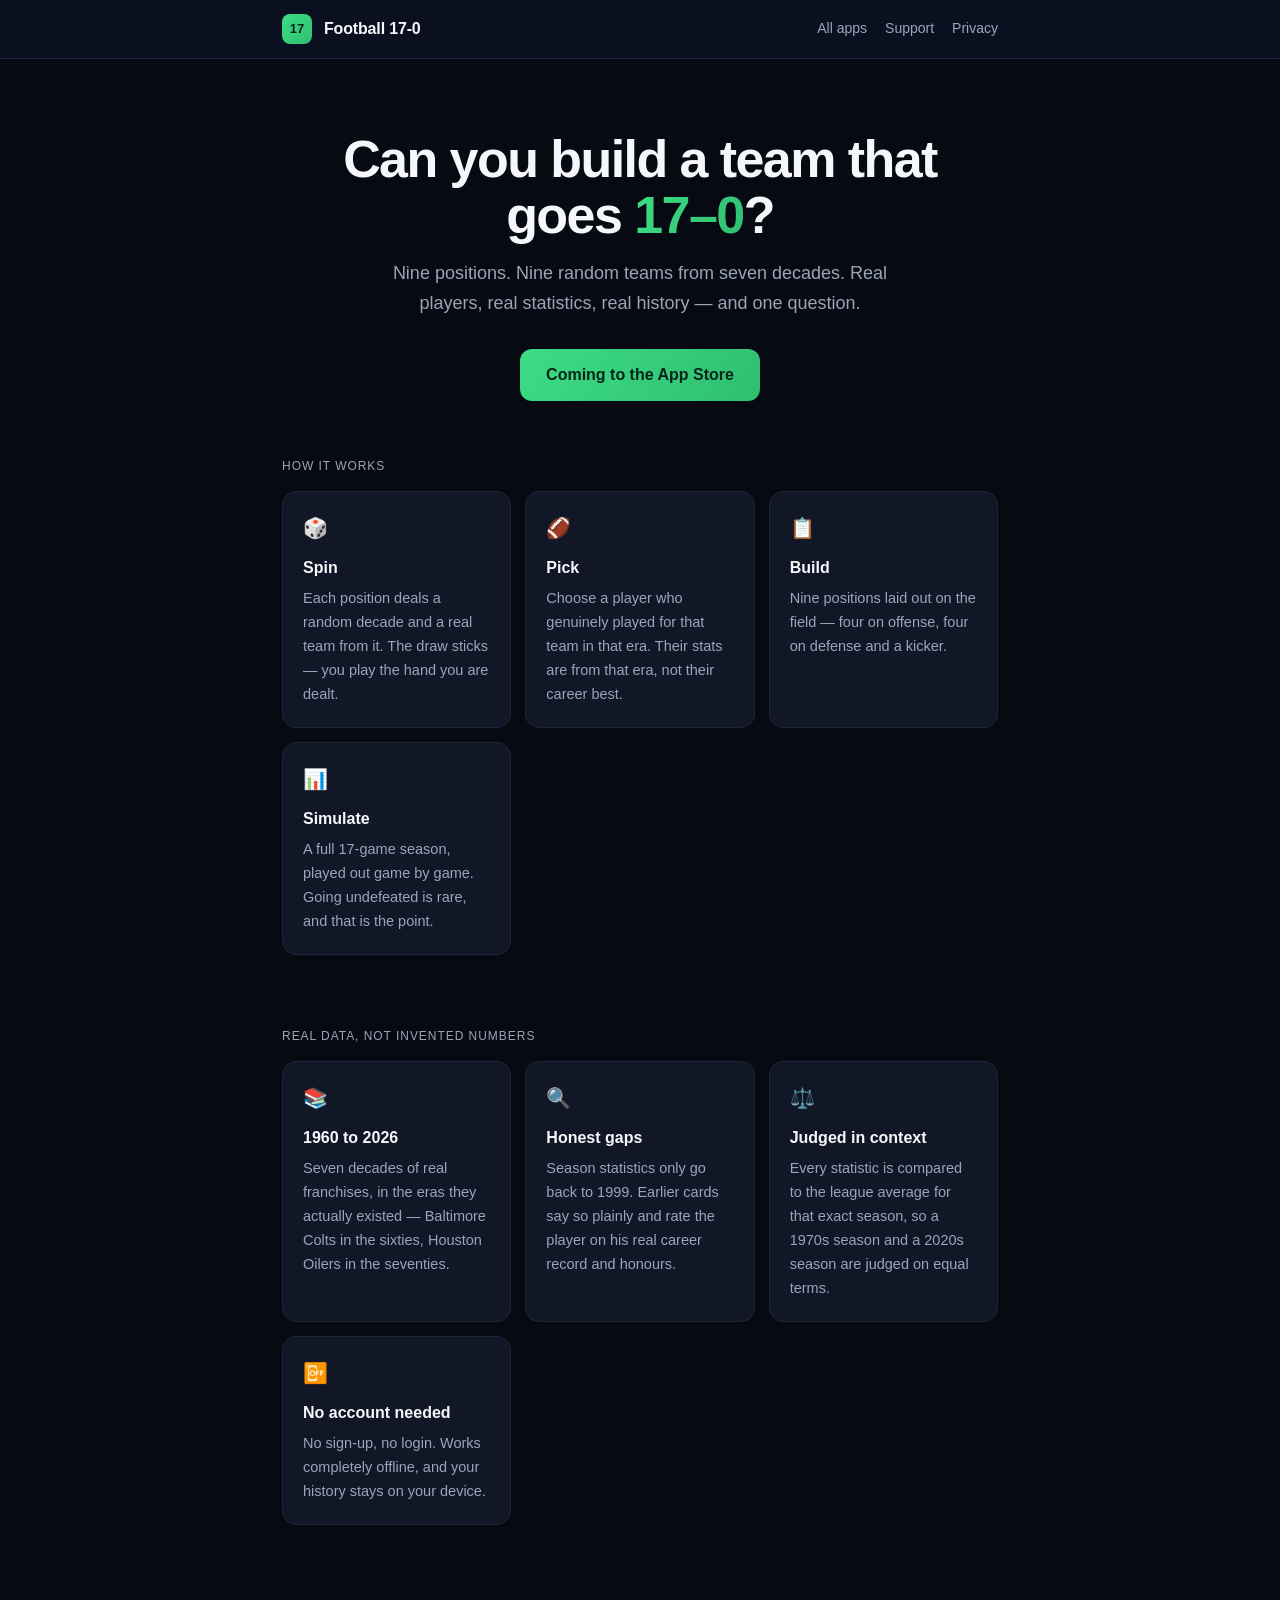
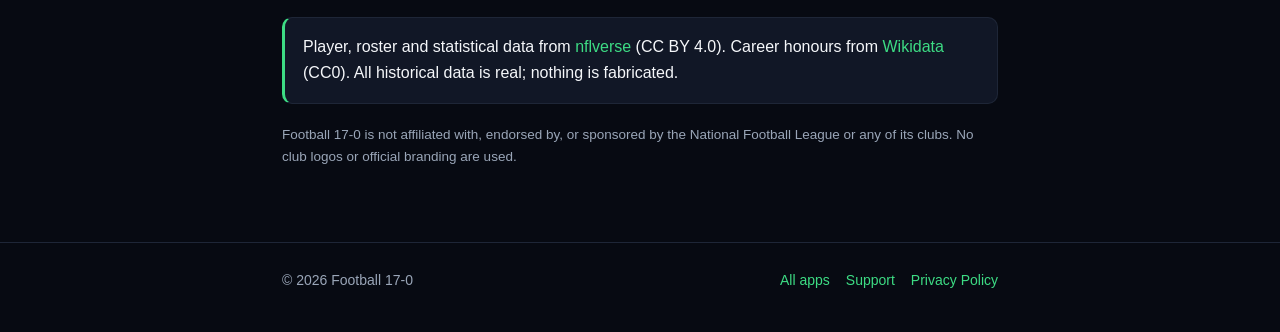
==== football170/index.html @ 05078273 "Restructure into a multi-app site with a QTFY landing page The site was built for one app; a second " ====
<!doctype html>
<html lang="en">
<head>
<meta charset="utf-8">
<meta name="viewport" content="width=device-width, initial-scale=1">
<title>Football 17-0 — Build a perfect roster</title>
<meta name="description" content="Football 17-0 deals you a random decade and a real franchise for every roster position. Pick players who actually played there, then simulate a 17-game season. Real historical data throughout.">
<link rel="stylesheet" href="../style.css">
</head>
<body class="app-football">

<header>
  <div class="wrap">
    <div class="logo">17</div>
    <span class="brand">Football 17-0</span>
    <nav>
      <a href="../index.html">All apps</a>
      <a href="support.html">Support</a>
      <a href="privacy.html">Privacy</a>
    </nav>
  </div>
</header>

<main class="wrap">

  <section class="hero">
    <h1>Can you build a team that goes <span class="grad">17–0</span>?</h1>
    <p>
      Nine positions. Nine random teams from seven decades. Real players, real
      statistics, real history — and one question.
    </p>
    <!-- TODO: replace with the App Store link once the app is live. -->
    <a class="btn" href="#">Coming to the App Store</a>
  </section>

  <p class="section-label">How it works</p>
  <section class="features">
    <div class="card">
      <div class="ico">🎲</div>
      <h3>Spin</h3>
      <p>Each position deals a random decade and a real team from it. The draw
         sticks — you play the hand you are dealt.</p>
    </div>
    <div class="card">
      <div class="ico">🏈</div>
      <h3>Pick</h3>
      <p>Choose a player who genuinely played for that team in that era. Their
         stats are from that era, not their career best.</p>
    </div>
    <div class="card">
      <div class="ico">📋</div>
      <h3>Build</h3>
      <p>Nine positions laid out on the field — four on offense, four on
         defense and a kicker.</p>
    </div>
    <div class="card">
      <div class="ico">📊</div>
      <h3>Simulate</h3>
      <p>A full 17-game season, played out game by game. Going undefeated is
         rare, and that is the point.</p>
    </div>
  </section>

  <p class="section-label">Real data, not invented numbers</p>
  <section class="features">
    <div class="card">
      <div class="ico">📚</div>
      <h3>1960 to 2026</h3>
      <p>Seven decades of real franchises, in the eras they actually existed —
         Baltimore Colts in the sixties, Houston Oilers in the seventies.</p>
    </div>
    <div class="card">
      <div class="ico">🔍</div>
      <h3>Honest gaps</h3>
      <p>Season statistics only go back to 1999. Earlier cards say so plainly
         and rate the player on his real career record and honours.</p>
    </div>
    <div class="card">
      <div class="ico">⚖️</div>
      <h3>Judged in context</h3>
      <p>Every statistic is compared to the league average for that exact
         season, so a 1970s season and a 2020s season are judged on equal terms.</p>
    </div>
    <div class="card">
      <div class="ico">📴</div>
      <h3>No account needed</h3>
      <p>No sign-up, no login. Works completely offline, and your history stays
         on your device.</p>
    </div>
  </section>

  <div class="callout">
    <p>
      Player, roster and statistical data from
      <a href="https://github.com/nflverse">nflverse</a> (CC BY 4.0). Career
      honours from <a href="https://www.wikidata.org">Wikidata</a> (CC0).
      All historical data is real; nothing is fabricated.
    </p>
  </div>

  <p style="color:var(--muted);font-size:13.5px;padding-bottom:60px;">
    Football 17-0 is not affiliated with, endorsed by, or sponsored by the
    National Football League or any of its clubs. No club logos or official
    branding are used.
  </p>

</main>

<footer>
  <div class="wrap">
    <span>© 2026 Football 17-0</span>
    <nav>
      <a href="../index.html">All apps</a>
      <a href="support.html">Support</a>
      <a href="privacy.html">Privacy Policy</a>
    </nav>
  </div>
</footer>

</body>
</html>
---- style.css ----
/* Quantify site — brand palette lifted from the app (lib/theme/app_colors.dart) */
:root {
  --bg: #070A12;
  --bg-elev: #0B1020;
  --surface: #111726;
  --border: #1E2637;
  --primary: #2EE6A6;
  --teal: #22D3C5;
  --gold: #F4C261;
  --text: #F5F7FA;
  --muted: #9AA6B8;
  --maxw: 760px;
}

* { box-sizing: border-box; }

body {
  margin: 0;
  background: var(--bg);
  color: var(--text);
  font: 16px/1.65 -apple-system, BlinkMacSystemFont, "Segoe UI", Roboto,
    Helvetica, Arial, sans-serif;
  -webkit-font-smoothing: antialiased;
}

a { color: var(--primary); text-decoration: none; }
a:hover { text-decoration: underline; }

.wrap { max-width: var(--maxw); margin: 0 auto; padding: 0 22px; }

/* Header */
header {
  border-bottom: 1px solid var(--border);
  background: var(--bg-elev);
  position: sticky;
  top: 0;
  z-index: 10;
}
header .wrap {
  display: flex;
  align-items: center;
  gap: 12px;
  padding-top: 14px;
  padding-bottom: 14px;
}
.logo {
  width: 30px; height: 30px; border-radius: 8px;
  background: linear-gradient(135deg, var(--primary), var(--teal));
  display: grid; place-items: center;
  color: #06251A; font-weight: 800; font-size: 13px;
}
.brand { font-weight: 700; letter-spacing: -0.01em; }
header nav { margin-left: auto; display: flex; gap: 18px; font-size: 14px; }
header nav a { color: var(--muted); }

/* Hero */
.hero { padding: 72px 0 56px; text-align: center; }
.hero h1 {
  font-size: clamp(34px, 6vw, 52px);
  line-height: 1.08;
  letter-spacing: -0.03em;
  margin: 0 0 16px;
}
.hero h1 .grad {
  background: linear-gradient(120deg, var(--primary), var(--teal));
  -webkit-background-clip: text;
  background-clip: text;
  -webkit-text-fill-color: transparent;
}
.hero p { color: var(--muted); font-size: 18px; max-width: 560px; margin: 0 auto 30px; }

.btn {
  display: inline-block;
  background: linear-gradient(120deg, var(--primary), var(--teal));
  color: #06251A;
  font-weight: 700;
  padding: 13px 26px;
  border-radius: 12px;
}
.btn:hover { text-decoration: none; opacity: 0.92; }

/* Feature grid */
.features {
  display: grid;
  grid-template-columns: repeat(auto-fit, minmax(220px, 1fr));
  gap: 14px;
  padding-bottom: 72px;
}
.card {
  background: var(--surface);
  border: 1px solid var(--border);
  border-radius: 14px;
  padding: 20px;
}
.card h3 { margin: 0 0 6px; font-size: 16px; }
.card p { margin: 0; color: var(--muted); font-size: 14.5px; }
.ico { font-size: 20px; margin-bottom: 10px; }

/* Long-form doc pages */
.doc { padding: 48px 0 80px; }
.doc h1 { font-size: 32px; letter-spacing: -0.02em; margin: 0 0 6px; }
.doc .updated { color: var(--muted); font-size: 14px; margin-bottom: 34px; }
.doc h2 {
  font-size: 20px;
  margin: 38px 0 12px;
  padding-top: 18px;
  border-top: 1px solid var(--border);
}
.doc h3 { font-size: 16px; margin: 24px 0 8px; color: var(--primary); }
.doc ul { padding-left: 22px; }
.doc li { margin-bottom: 8px; }
.doc strong { color: var(--text); }
.callout {
  background: var(--surface);
  border: 1px solid var(--border);
  border-left: 3px solid var(--primary);
  border-radius: 10px;
  padding: 16px 18px;
  margin: 20px 0;
}
.callout p { margin: 0; }

footer {
  border-top: 1px solid var(--border);
  padding: 26px 0 40px;
  color: var(--muted);
  font-size: 14px;
}
footer .wrap { display: flex; flex-wrap: wrap; gap: 16px; align-items: center; }
footer nav { margin-left: auto; display: flex; gap: 16px; }

/* ---------------------------------------------------------------------------
   Developer landing page
   Added when the site grew from one app to two. The root is now a directory of
   apps; each app keeps its own page, privacy policy and support page beneath.
   --------------------------------------------------------------------------- */

/* Per-app accent. Each app page sets --primary/--teal on <body> so the shared
   components pick up that app's colour without duplicating the stylesheet. */
body.app-football { --primary: #3DDC84; --teal: #2FBF71; }

.apps { display: grid; gap: 16px; padding-bottom: 72px; }

.app-card {
  display: flex;
  align-items: center;
  gap: 18px;
  background: var(--surface);
  border: 1px solid var(--border);
  border-radius: 16px;
  padding: 22px;
  color: inherit;
}
.app-card:hover { text-decoration: none; border-color: var(--primary); }
.app-card .mark {
  flex: 0 0 auto;
  width: 58px; height: 58px;
  border-radius: 14px;
  display: grid; place-items: center;
  font-weight: 800; font-size: 20px;
  letter-spacing: -0.02em;
}
.app-card .mark.quantify {
  background: linear-gradient(135deg, #2EE6A6, #22D3C5); color: #06251A;
}
.app-card .mark.football {
  background: #DCE9D5; color: #111; font-family: Georgia, "Times New Roman", serif;
}
.app-card h3 { margin: 0 0 4px; font-size: 18px; letter-spacing: -0.01em; }
.app-card p { margin: 0; color: var(--muted); font-size: 14.5px; }
.app-card .go { margin-left: auto; color: var(--muted); font-size: 22px; }

.section-label {
  text-transform: uppercase;
  letter-spacing: 0.08em;
  font-size: 12px;
  color: var(--muted);
  margin: 0 0 14px;
}

.doc table { border-collapse: collapse; width: 100%; margin: 18px 0; font-size: 14.5px; }
.doc th, .doc td {
  border: 1px solid var(--border);
  padding: 9px 12px;
  text-align: left;
  vertical-align: top;
}
.doc th { background: var(--surface); font-weight: 600; }
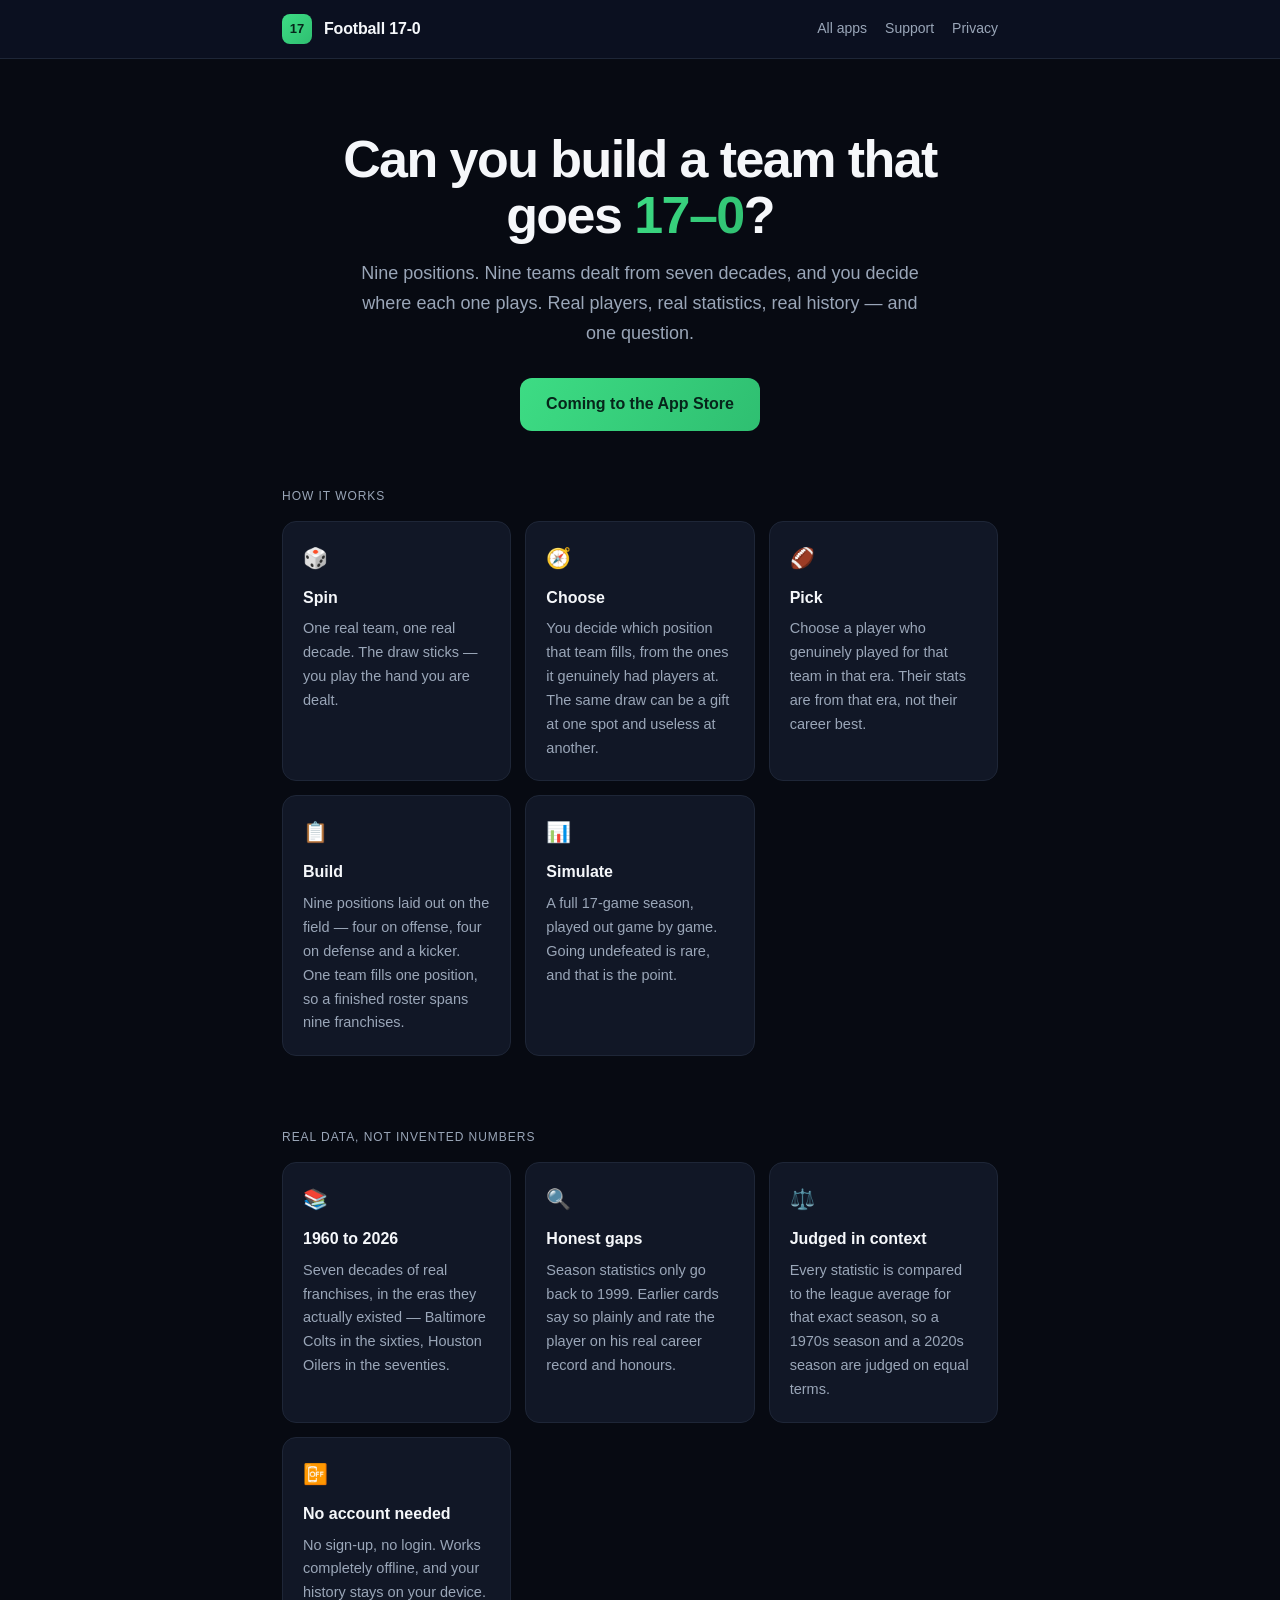
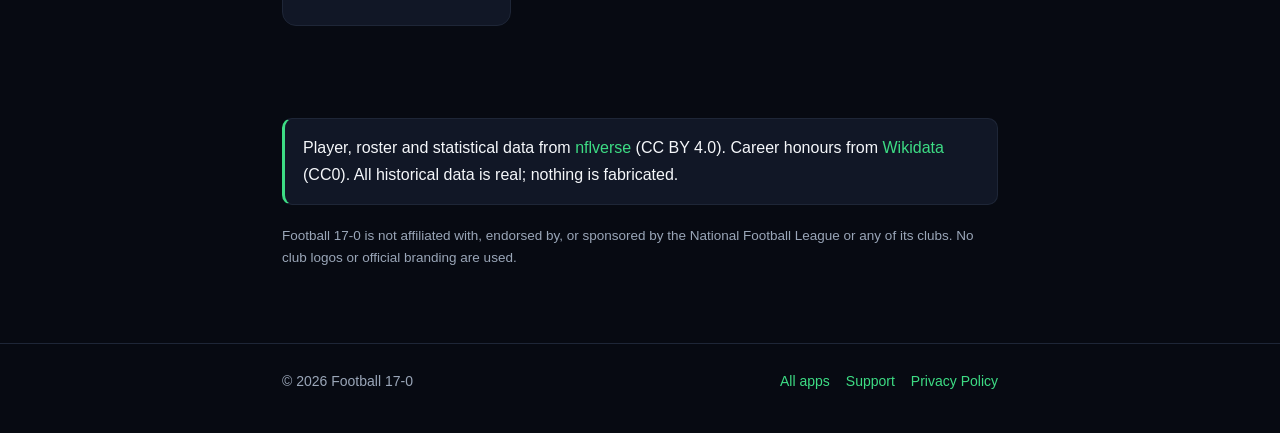
==== commit 6f8f7651: "Football 17-0: describe the new spin-then-choose loop A spin now deals a team and the player decides" ====
--- a/football170/index.html
+++ b/football170/index.html
@@ -4,7 +4,7 @@
 <meta charset="utf-8">
 <meta name="viewport" content="width=device-width, initial-scale=1">
 <title>Football 17-0 — Build a perfect roster</title>
-<meta name="description" content="Football 17-0 deals you a random decade and a real franchise for every roster position. Pick players who actually played there, then simulate a 17-game season. Real historical data throughout.">
+<meta name="description" content="Football 17-0 deals you one real franchise from one real decade — you decide which position it fills. Pick players who actually played there, then simulate a 17-game season. Real historical data throughout.">
 <link rel="stylesheet" href="../style.css">
 </head>
 <body class="app-football">
@@ -26,8 +26,9 @@
   <section class="hero">
     <h1>Can you build a team that goes <span class="grad">17–0</span>?</h1>
     <p>
-      Nine positions. Nine random teams from seven decades. Real players, real
-      statistics, real history — and one question.
+      Nine positions. Nine teams dealt from seven decades, and you decide where
+      each one plays. Real players, real statistics, real history — and one
+      question.
     </p>
     <!-- TODO: replace with the App Store link once the app is live. -->
     <a class="btn" href="#">Coming to the App Store</a>
@@ -38,8 +39,15 @@
     <div class="card">
       <div class="ico">🎲</div>
       <h3>Spin</h3>
-      <p>Each position deals a random decade and a real team from it. The draw
-         sticks — you play the hand you are dealt.</p>
+      <p>One real team, one real decade. The draw sticks — you play the hand you
+         are dealt.</p>
+    </div>
+    <div class="card">
+      <div class="ico">🧭</div>
+      <h3>Choose</h3>
+      <p>You decide which position that team fills, from the ones it genuinely
+         had players at. The same draw can be a gift at one spot and useless at
+         another.</p>
     </div>
     <div class="card">
       <div class="ico">🏈</div>
@@ -51,7 +59,8 @@
       <div class="ico">📋</div>
       <h3>Build</h3>
       <p>Nine positions laid out on the field — four on offense, four on
-         defense and a kicker.</p>
+         defense and a kicker. One team fills one position, so a finished
+         roster spans nine franchises.</p>
     </div>
     <div class="card">
       <div class="ico">📊</div>
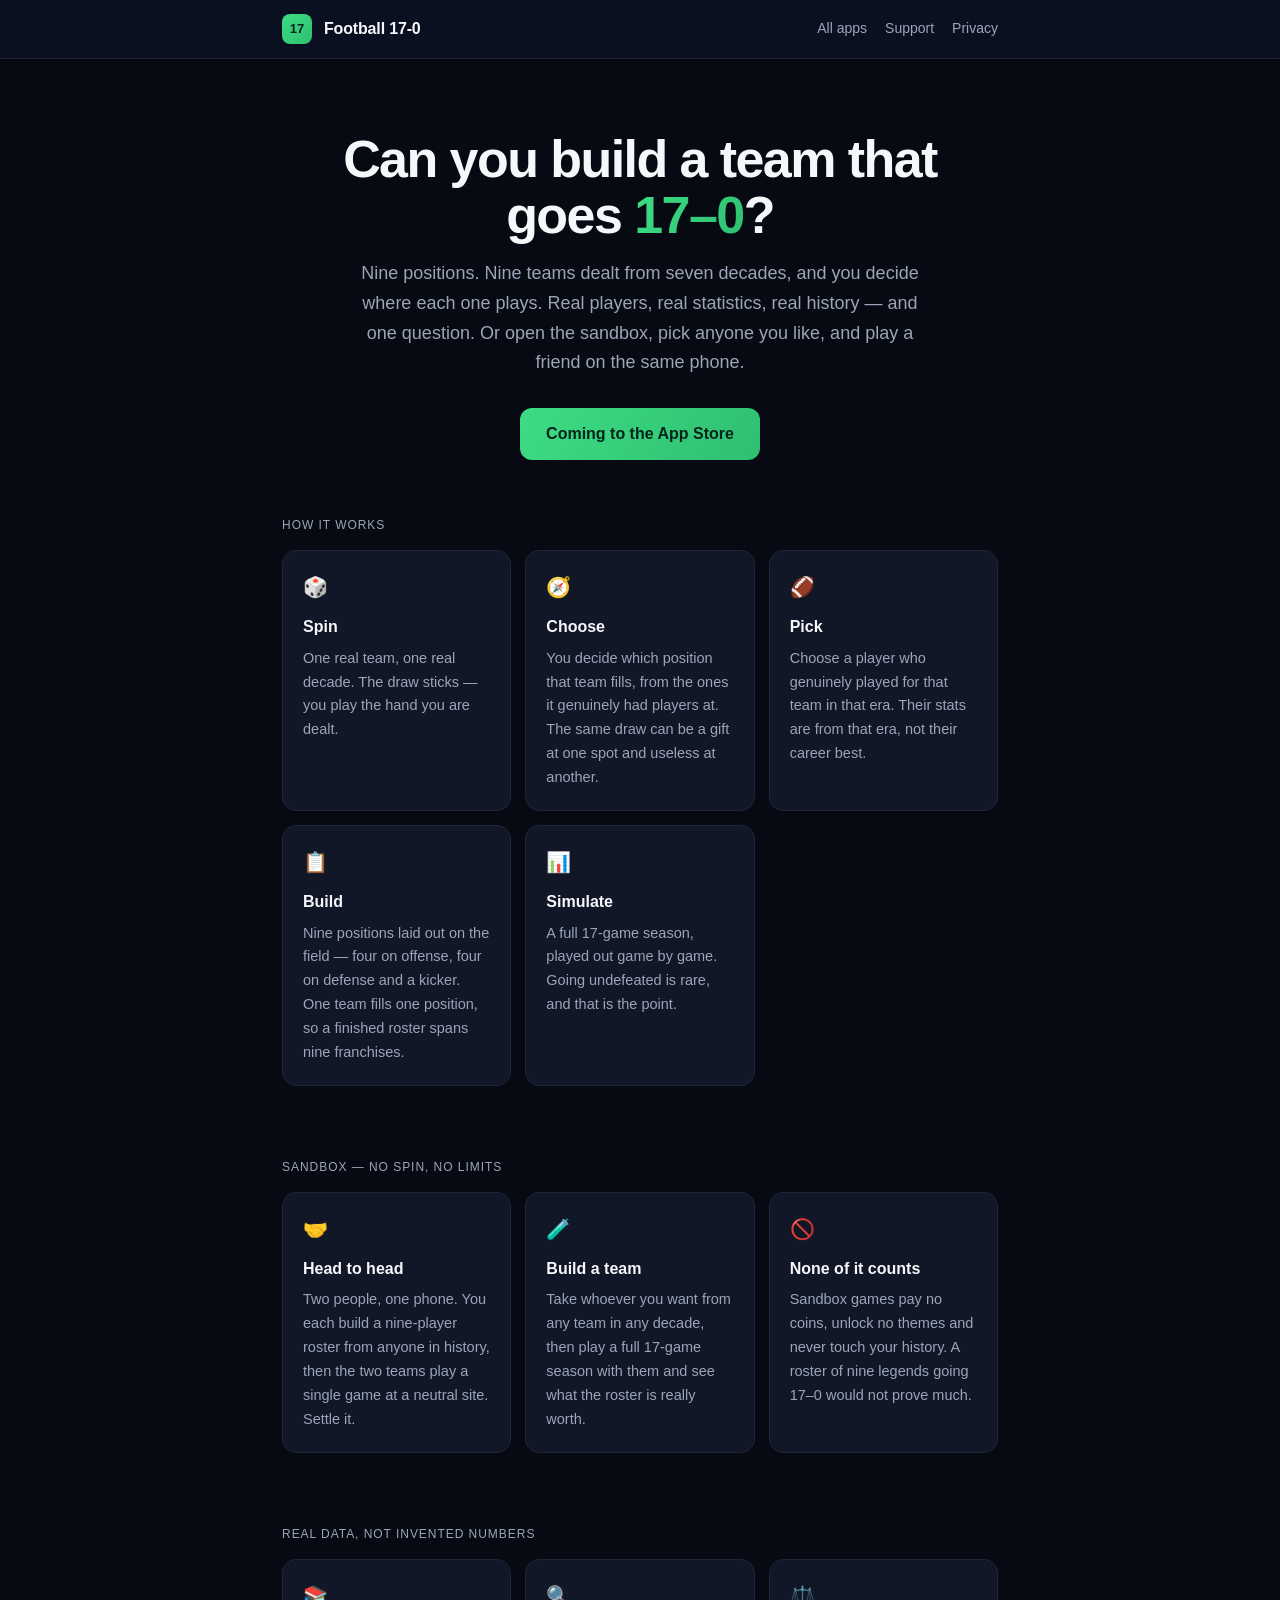
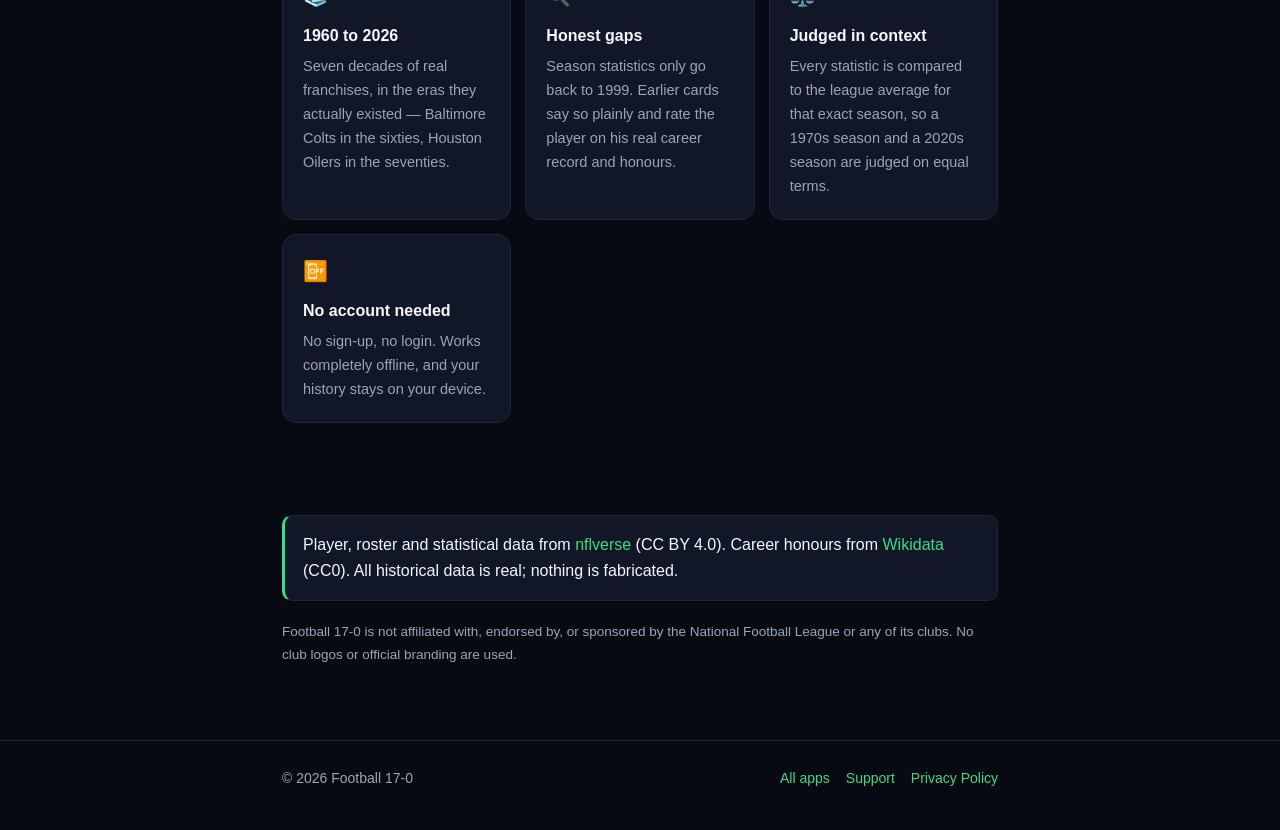
==== commit 2baf1445: "Football 17-0: add sandbox mode to the site A spin-free mode landed in 1.5.0: pick anyone from any t" ====
--- a/football170/index.html
+++ b/football170/index.html
@@ -4,7 +4,7 @@
 <meta charset="utf-8">
 <meta name="viewport" content="width=device-width, initial-scale=1">
 <title>Football 17-0 — Build a perfect roster</title>
-<meta name="description" content="Football 17-0 deals you one real franchise from one real decade — you decide which position it fills. Pick players who actually played there, then simulate a 17-game season. Real historical data throughout.">
+<meta name="description" content="Football 17-0 deals you one real franchise from one real decade — you decide which position it fills. Pick players who actually played there, then simulate a 17-game season. Or play a friend on one phone in sandbox mode. Real historical data throughout.">
 <link rel="stylesheet" href="../style.css">
 </head>
 <body class="app-football">
@@ -28,7 +28,8 @@
     <p>
       Nine positions. Nine teams dealt from seven decades, and you decide where
       each one plays. Real players, real statistics, real history — and one
-      question.
+      question. Or open the sandbox, pick anyone you like, and play a friend on
+      the same phone.
     </p>
     <!-- TODO: replace with the App Store link once the app is live. -->
     <a class="btn" href="#">Coming to the App Store</a>
@@ -67,6 +68,29 @@
       <h3>Simulate</h3>
       <p>A full 17-game season, played out game by game. Going undefeated is
          rare, and that is the point.</p>
+    </div>
+  </section>
+
+  <p class="section-label">Sandbox — no spin, no limits</p>
+  <section class="features">
+    <div class="card">
+      <div class="ico">🤝</div>
+      <h3>Head to head</h3>
+      <p>Two people, one phone. You each build a nine-player roster from
+         anyone in history, then the two teams play a single game at a neutral
+         site. Settle it.</p>
+    </div>
+    <div class="card">
+      <div class="ico">🧪</div>
+      <h3>Build a team</h3>
+      <p>Take whoever you want from any team in any decade, then play a full
+         17-game season with them and see what the roster is really worth.</p>
+    </div>
+    <div class="card">
+      <div class="ico">🚫</div>
+      <h3>None of it counts</h3>
+      <p>Sandbox games pay no coins, unlock no themes and never touch your
+         history. A roster of nine legends going 17–0 would not prove much.</p>
     </div>
   </section>
 
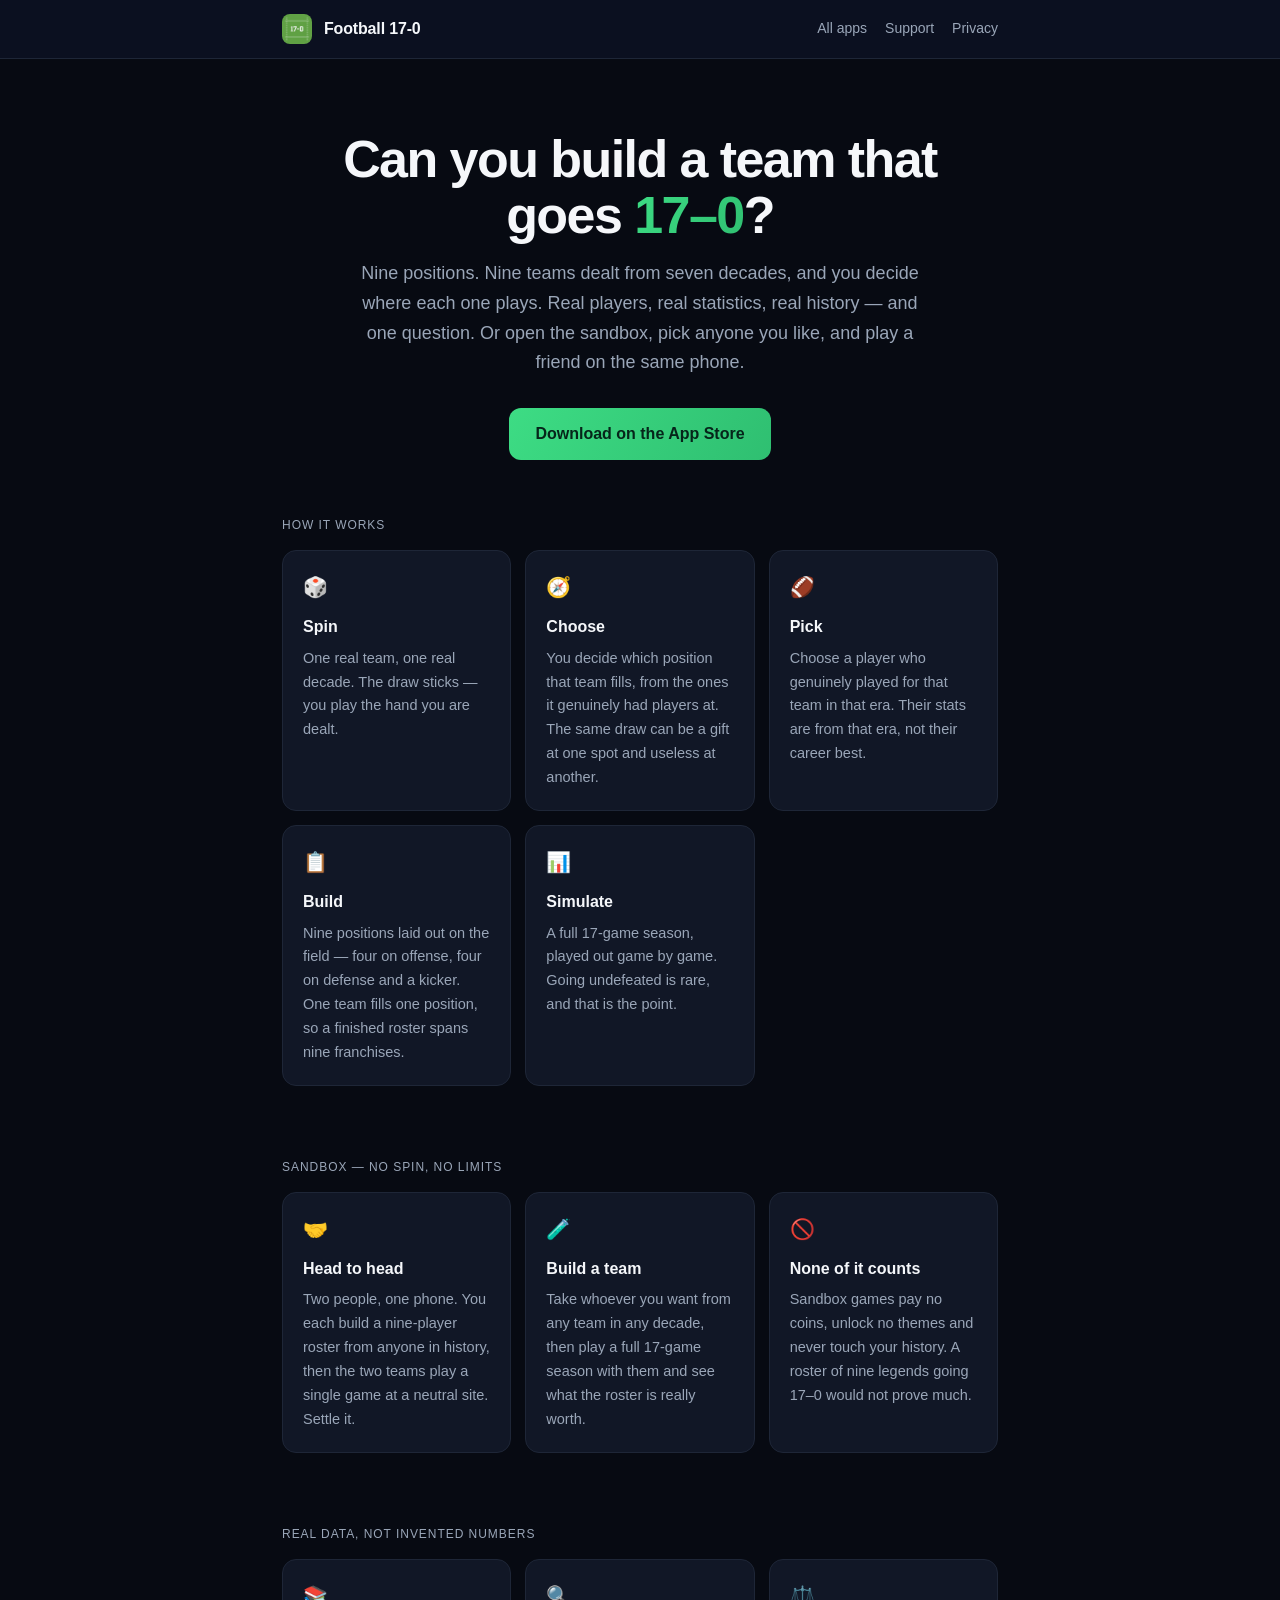
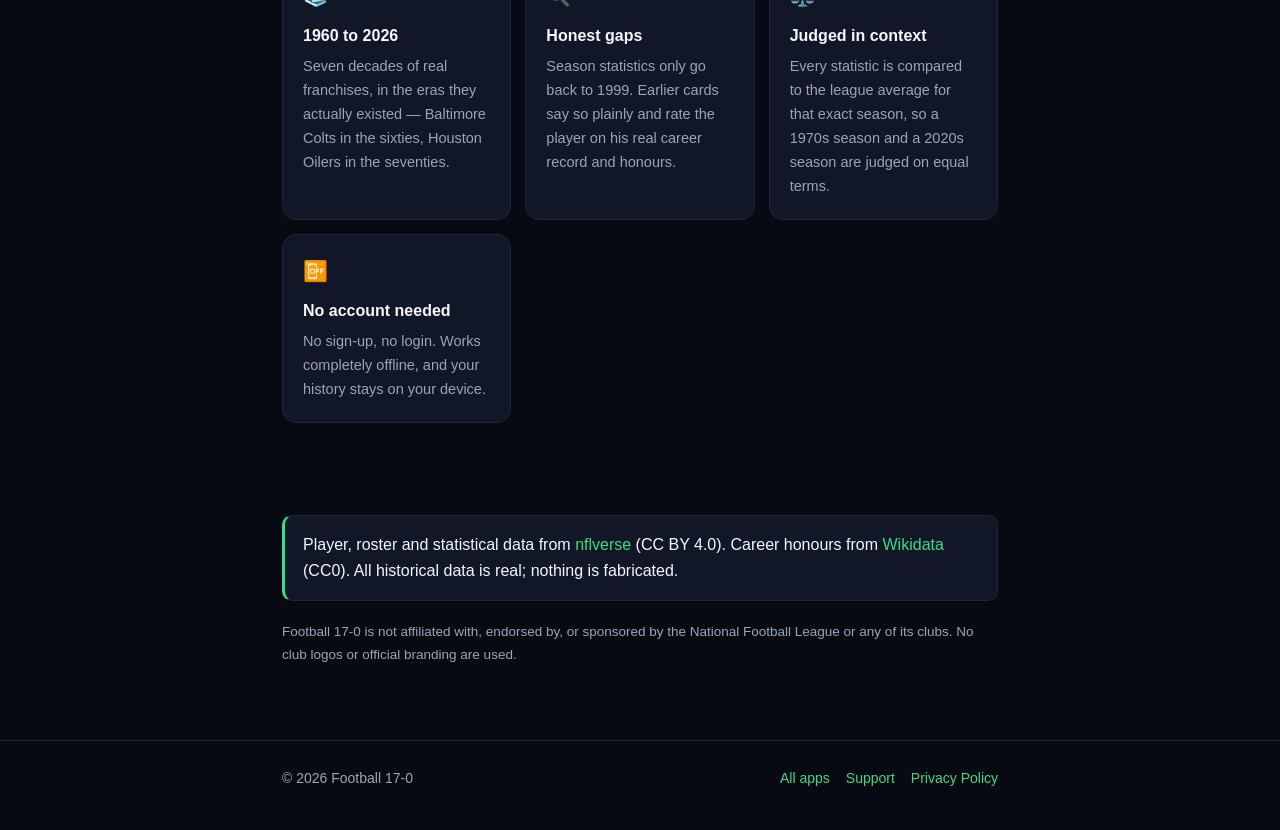
==== commit e36f7d1e: "Use the real app icons and link Football 17-0 to the App Store Replaces the text marks on the home p" ====
--- a/football170/index.html
+++ b/football170/index.html
@@ -6,12 +6,14 @@
 <title>Football 17-0 — Build a perfect roster</title>
 <meta name="description" content="Football 17-0 deals you one real franchise from one real decade — you decide which position it fills. Pick players who actually played there, then simulate a 17-game season. Or play a friend on one phone in sandbox mode. Real historical data throughout.">
 <link rel="stylesheet" href="../style.css">
+<link rel="icon" type="image/png" href="icon.png">
+<link rel="apple-touch-icon" href="icon.png">
 </head>
 <body class="app-football">
 
 <header>
   <div class="wrap">
-    <div class="logo">17</div>
+    <img class="logo" src="icon.png" alt="Football 17-0 app icon">
     <span class="brand">Football 17-0</span>
     <nav>
       <a href="../index.html">All apps</a>
@@ -31,8 +33,7 @@
       question. Or open the sandbox, pick anyone you like, and play a friend on
       the same phone.
     </p>
-    <!-- TODO: replace with the App Store link once the app is live. -->
-    <a class="btn" href="#">Coming to the App Store</a>
+    <a class="btn" href="https://apps.apple.com/us/app/football-17-0/id6799366768">Download on the App Store</a>
   </section>
 
   <p class="section-label">How it works</p>
--- a/style.css
+++ b/style.css
@@ -49,6 +49,7 @@
   display: grid; place-items: center;
   color: #06251A; font-weight: 800; font-size: 13px;
 }
+img.logo { display: block; background: none; object-fit: cover; }
 .brand { font-weight: 700; letter-spacing: -0.01em; }
 header nav { margin-left: auto; display: flex; gap: 18px; font-size: 14px; }
 header nav a { color: var(--muted); }
@@ -138,6 +139,8 @@
 /* Per-app accent. Each app page sets --primary/--teal on <body> so the shared
    components pick up that app's colour without duplicating the stylesheet. */
 body.app-football { --primary: #3DDC84; --teal: #2FBF71; }
+body.app-hockey { --primary: #7CC4FF; --teal: #3D8BD9; }
+body.app-xi { --primary: #3DDC84; --teal: #1F9E5C; }
 
 .apps { display: grid; gap: 16px; padding-bottom: 72px; }
 
@@ -160,11 +163,18 @@
   font-weight: 800; font-size: 20px;
   letter-spacing: -0.02em;
 }
+.app-card img.mark { object-fit: cover; display: block; }
 .app-card .mark.quantify {
   background: linear-gradient(135deg, #2EE6A6, #22D3C5); color: #06251A;
 }
 .app-card .mark.football {
   background: #DCE9D5; color: #111; font-family: Georgia, "Times New Roman", serif;
+}
+.app-card .mark.hockey {
+  background: #DCEBF7; color: #111; font-family: Georgia, "Times New Roman", serif;
+}
+.app-card .mark.xi {
+  background: #D7EFDC; color: #111; font-family: Georgia, "Times New Roman", serif;
 }
 .app-card h3 { margin: 0 0 4px; font-size: 18px; letter-spacing: -0.01em; }
 .app-card p { margin: 0; color: var(--muted); font-size: 14.5px; }
